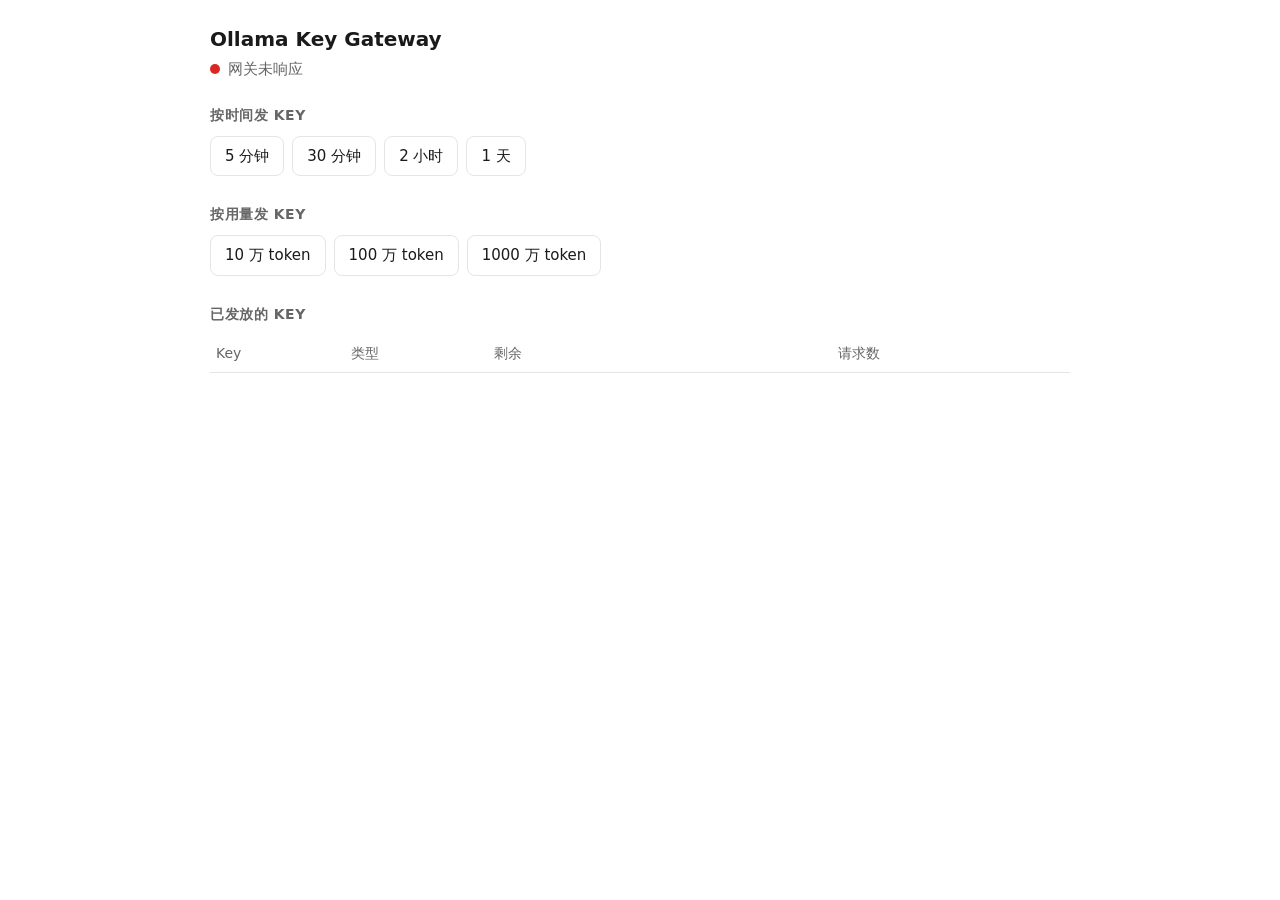
==== gateway/static/index.html @ 0ee3b403 "Add Ollama key gateway: time- and token-limited local model API keys A small FastAPI proxy in front " ====
<!doctype html>
<html lang="zh">
<head>
<meta charset="utf-8">
<title>Ollama Key Gateway</title>
<meta name="viewport" content="width=device-width,initial-scale=1">
<style>
  :root{--bg:#fff;--fg:#1a1a1a;--muted:#666;--line:#e5e5e5;--accent:#2563eb;--ok:#16a34a;--bad:#dc2626;--bar:#eef2ff}
  @media (prefers-color-scheme:dark){:root{--bg:#111;--fg:#eee;--muted:#999;--line:#2a2a2a;--bar:#1e2235}}
  body{margin:0;padding:24px 16px;background:var(--bg);color:var(--fg);font:15px/1.5 -apple-system,system-ui,sans-serif;max-width:860px;margin-inline:auto}
  h1{font-size:20px;margin:0 0 4px}
  .status{display:flex;align-items:center;gap:8px;color:var(--muted);margin-bottom:24px}
  .dot{width:10px;height:10px;border-radius:50%;background:var(--bad)} .dot.ok{background:var(--ok)}
  section{margin-bottom:28px} h2{font-size:14px;color:var(--muted);text-transform:uppercase;letter-spacing:.04em;margin:0 0 10px}
  .row{display:flex;flex-wrap:wrap;gap:8px}
  button{border:1px solid var(--line);background:var(--bg);color:var(--fg);padding:8px 14px;border-radius:8px;cursor:pointer;font:inherit}
  button:hover{border-color:var(--accent);color:var(--accent)}
  button.danger:hover{border-color:var(--bad);color:var(--bad)}
  #newkey{display:none;margin-top:14px;padding:12px;border:1px solid var(--accent);border-radius:8px;background:var(--bar)}
  code{font-family:ui-monospace,Menlo,monospace;word-break:break-all}
  table{width:100%;border-collapse:collapse} td,th{padding:8px 6px;border-bottom:1px solid var(--line);text-align:left;vertical-align:top;font-size:14px}
  th{color:var(--muted);font-weight:500}
  .bar{height:6px;background:var(--line);border-radius:3px;overflow:hidden;margin-top:4px}
  .bar i{display:block;height:100%;background:var(--accent)}
  tr.dead{opacity:.45}
  small{color:var(--muted)}
</style>
</head>
<body>
<h1>Ollama Key Gateway</h1>
<div class="status"><span class="dot" id="dot"></span><span id="stext">连接中…</span></div>

<section>
  <h2>按时间发 Key</h2>
  <div class="row">
    <button data-kind="time" data-minutes="5">5 分钟</button>
    <button data-kind="time" data-minutes="30">30 分钟</button>
    <button data-kind="time" data-minutes="120">2 小时</button>
    <button data-kind="time" data-minutes="1440">1 天</button>
  </div>
</section>
<section>
  <h2>按用量发 Key</h2>
  <div class="row">
    <button data-kind="tokens" data-tokens="100000">10 万 token</button>
    <button data-kind="tokens" data-tokens="1000000">100 万 token</button>
    <button data-kind="tokens" data-tokens="10000000">1000 万 token</button>
  </div>
  <div id="newkey">新 Key（只显示这一次，请立即复制）：<br><code id="keytext"></code></div>
</section>
<section>
  <h2>已发放的 Key</h2>
  <table><thead><tr><th>Key</th><th>类型</th><th style="width:40%">剩余</th><th>请求数</th><th></th></tr></thead><tbody id="keys"></tbody></table>
</section>

<script>
const $=s=>document.querySelector(s);
async function api(m,u,b){const r=await fetch(u,{method:m,headers:{'content-type':'application/json'},body:b?JSON.stringify(b):undefined});if(!r.ok)throw new Error(await r.text());return r.json()}
function fmtTime(s){if(s>=3600)return (s/3600).toFixed(1)+' 小时';if(s>=60)return Math.floor(s/60)+' 分 '+(s%60)+' 秒';return s+' 秒'}
function fmtTok(n){return n>=1e6?(n/1e6).toFixed(2)+'M':n>=1e3?(n/1e3).toFixed(1)+'K':String(n)}
async function status(){try{const s=await api('GET','/admin/status');$('#dot').className='dot'+(s.ok?' ok':'');$('#stext').textContent=s.ok?`Ollama 已连接 · ${s.model||'(未指定模型)'}`:`无法连接 Ollama：${s.error}`}catch(e){$('#stext').textContent='网关未响应'}}
async function refresh(){
  const ks=await api('GET','/admin/keys');
  $('#keys').innerHTML=ks.map(k=>{
    const active=k.status==='active';let rem,pct;
    if(k.kind==='time'){const total=(k.expires_at-k.created_at);rem=active?fmtTime(k.remaining_seconds):'—';pct=active?100*k.remaining_seconds/total:0}
    else{rem=active?fmtTok(k.remaining_tokens)+' / '+fmtTok(k.token_limit):'—';pct=active?100*k.remaining_tokens/k.token_limit:0}
    const label={active:'',expired:'已过期',exhausted:'已用完',revoked:'已作废'}[k.status];
    return `<tr class="${active?'':'dead'}"><td><code>${k.prefix}…</code><br><small>${k.label||''}</small></td><td>${k.kind==='time'?'时间':'用量'}</td><td>${label||rem}<div class="bar"><i style="width:${pct.toFixed(1)}%"></i></div></td><td>${k.requests}<br><small>${fmtTok(k.tokens_used)} tok</small></td><td>${active?`<button class="danger" data-revoke="${k.id}">作废</button>`:''}</td></tr>`}).join('');
}
document.querySelectorAll('button[data-kind]').forEach(b=>b.onclick=async()=>{
  const d=b.dataset;const body={kind:d.kind,label:b.textContent.trim()};if(d.minutes)body.minutes=+d.minutes;if(d.tokens)body.tokens=+d.tokens;
  const k=await api('POST','/admin/keys',body);$('#keytext').textContent=k.key;$('#newkey').style.display='block';refresh();
});
document.addEventListener('click',async e=>{const id=e.target.dataset.revoke;if(id&&confirm('确定作废这把 Key？')){await api('DELETE','/admin/keys/'+id);refresh()}});
status();refresh();setInterval(refresh,2000);setInterval(status,10000);
</script>
</body>
</html>
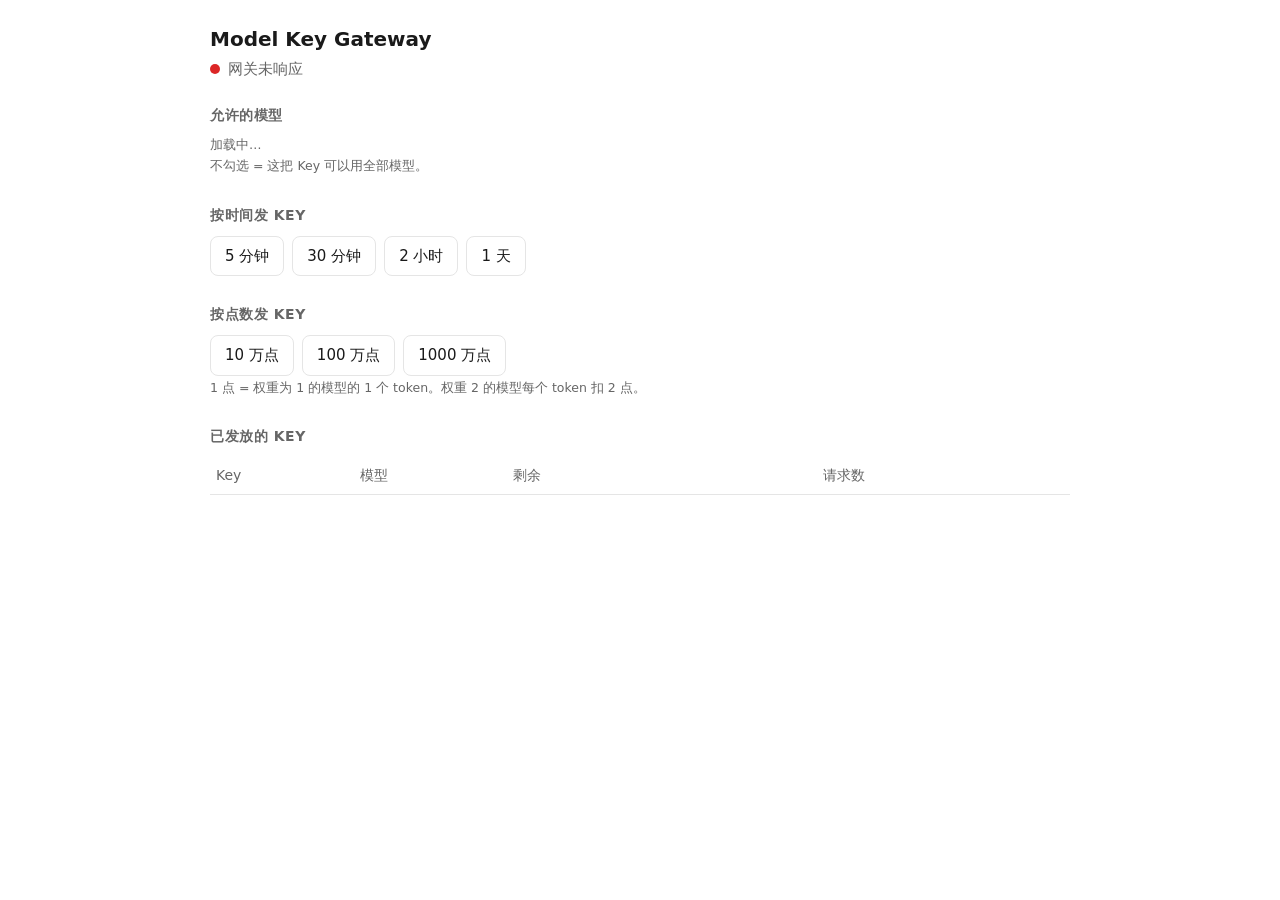
==== commit c1ef653e: "Multi-upstream routing, per-key model allowlist, admin token, deployment files - upstreams.json maps" ====
--- a/gateway/static/index.html
+++ b/gateway/static/index.html
@@ -2,34 +2,43 @@
 <html lang="zh">
 <head>
 <meta charset="utf-8">
-<title>Ollama Key Gateway</title>
+<title>Model Key Gateway</title>
 <meta name="viewport" content="width=device-width,initial-scale=1">
 <style>
   :root{--bg:#fff;--fg:#1a1a1a;--muted:#666;--line:#e5e5e5;--accent:#2563eb;--ok:#16a34a;--bad:#dc2626;--bar:#eef2ff}
   @media (prefers-color-scheme:dark){:root{--bg:#111;--fg:#eee;--muted:#999;--line:#2a2a2a;--bar:#1e2235}}
   body{margin:0;padding:24px 16px;background:var(--bg);color:var(--fg);font:15px/1.5 -apple-system,system-ui,sans-serif;max-width:860px;margin-inline:auto}
   h1{font-size:20px;margin:0 0 4px}
-  .status{display:flex;align-items:center;gap:8px;color:var(--muted);margin-bottom:24px}
-  .dot{width:10px;height:10px;border-radius:50%;background:var(--bad)} .dot.ok{background:var(--ok)}
+  .status{display:flex;align-items:center;gap:8px;color:var(--muted);margin-bottom:24px;flex-wrap:wrap}
+  .dot{width:10px;height:10px;border-radius:50%;background:var(--bad);flex:none} .dot.ok{background:var(--ok)}
   section{margin-bottom:28px} h2{font-size:14px;color:var(--muted);text-transform:uppercase;letter-spacing:.04em;margin:0 0 10px}
-  .row{display:flex;flex-wrap:wrap;gap:8px}
+  .row{display:flex;flex-wrap:wrap;gap:8px;align-items:center}
   button{border:1px solid var(--line);background:var(--bg);color:var(--fg);padding:8px 14px;border-radius:8px;cursor:pointer;font:inherit}
   button:hover{border-color:var(--accent);color:var(--accent)}
   button.danger:hover{border-color:var(--bad);color:var(--bad)}
+  button.primary{background:var(--accent);color:#fff;border-color:var(--accent)} button.primary:hover{color:#fff;opacity:.9}
+  label.m{display:inline-flex;gap:6px;align-items:center;border:1px solid var(--line);border-radius:8px;padding:6px 10px;font-size:14px}
   #newkey{display:none;margin-top:14px;padding:12px;border:1px solid var(--accent);border-radius:8px;background:var(--bar)}
+  #newkey .kv{display:flex;gap:10px;align-items:center;margin-top:6px} #newkey code{flex:1}
   code{font-family:ui-monospace,Menlo,monospace;word-break:break-all}
   table{width:100%;border-collapse:collapse} td,th{padding:8px 6px;border-bottom:1px solid var(--line);text-align:left;vertical-align:top;font-size:14px}
   th{color:var(--muted);font-weight:500}
-  .bar{height:6px;background:var(--line);border-radius:3px;overflow:hidden;margin-top:4px}
-  .bar i{display:block;height:100%;background:var(--accent)}
-  tr.dead{opacity:.45}
-  small{color:var(--muted)}
+  .bar{height:6px;background:var(--line);border-radius:3px;overflow:hidden;margin-top:4px} .bar i{display:block;height:100%;background:var(--accent)}
+  tr.dead{opacity:.45} small{color:var(--muted)}
+  #login{display:none;padding:12px;border:1px solid var(--line);border-radius:8px;margin-bottom:20px}
+  input{font:inherit;padding:7px 10px;border:1px solid var(--line);border-radius:8px;background:var(--bg);color:var(--fg)}
 </style>
 </head>
 <body>
-<h1>Ollama Key Gateway</h1>
+<h1>Model Key Gateway</h1>
 <div class="status"><span class="dot" id="dot"></span><span id="stext">连接中…</span></div>
+<div id="login">需要管理口令：<input id="tok" type="password" placeholder="GATEWAY_ADMIN_TOKEN"> <button class="primary" id="loginbtn">进入</button></div>
 
+<section>
+  <h2>允许的模型</h2>
+  <div class="row" id="models"><small>加载中…</small></div>
+  <small>不勾选 = 这把 Key 可以用全部模型。</small>
+</section>
 <section>
   <h2>按时间发 Key</h2>
   <div class="row">
@@ -40,40 +49,56 @@
   </div>
 </section>
 <section>
-  <h2>按用量发 Key</h2>
+  <h2>按点数发 Key</h2>
   <div class="row">
-    <button data-kind="tokens" data-tokens="100000">10 万 token</button>
-    <button data-kind="tokens" data-tokens="1000000">100 万 token</button>
-    <button data-kind="tokens" data-tokens="10000000">1000 万 token</button>
+    <button data-kind="tokens" data-tokens="100000">10 万点</button>
+    <button data-kind="tokens" data-tokens="1000000">100 万点</button>
+    <button data-kind="tokens" data-tokens="10000000">1000 万点</button>
   </div>
-  <div id="newkey">新 Key（只显示这一次，请立即复制）：<br><code id="keytext"></code></div>
+  <small>1 点 = 权重为 1 的模型的 1 个 token。权重 2 的模型每个 token 扣 2 点。</small>
+  <div id="newkey">新 Key（只显示这一次，请立即复制）：<div class="kv"><code id="keytext"></code><button class="primary" id="copy">复制</button></div></div>
 </section>
 <section>
   <h2>已发放的 Key</h2>
-  <table><thead><tr><th>Key</th><th>类型</th><th style="width:40%">剩余</th><th>请求数</th><th></th></tr></thead><tbody id="keys"></tbody></table>
+  <table><thead><tr><th>Key</th><th>模型</th><th style="width:36%">剩余</th><th>请求数</th><th></th></tr></thead><tbody id="keys"></tbody></table>
 </section>
 
 <script>
 const $=s=>document.querySelector(s);
-async function api(m,u,b){const r=await fetch(u,{method:m,headers:{'content-type':'application/json'},body:b?JSON.stringify(b):undefined});if(!r.ok)throw new Error(await r.text());return r.json()}
+let token='';try{token=localStorage.getItem('admin_token')||''}catch(_){}
+async function api(m,u,b){
+  const r=await fetch(u,{method:m,headers:{'content-type':'application/json','x-admin-token':token},body:b?JSON.stringify(b):undefined});
+  if(r.status===401){$('#login').style.display='block';throw new Error('unauthorized')}
+  if(!r.ok)throw new Error(await r.text());return r.json()}
+$('#loginbtn').onclick=()=>{token=$('#tok').value;try{localStorage.setItem('admin_token',token)}catch(_){}$('#login').style.display='none';status();refresh()};
 function fmtTime(s){if(s>=3600)return (s/3600).toFixed(1)+' 小时';if(s>=60)return Math.floor(s/60)+' 分 '+(s%60)+' 秒';return s+' 秒'}
 function fmtTok(n){return n>=1e6?(n/1e6).toFixed(2)+'M':n>=1e3?(n/1e3).toFixed(1)+'K':String(n)}
-async function status(){try{const s=await api('GET','/admin/status');$('#dot').className='dot'+(s.ok?' ok':'');$('#stext').textContent=s.ok?`Ollama 已连接 · ${s.model||'(未指定模型)'}`:`无法连接 Ollama：${s.error}`}catch(e){$('#stext').textContent='网关未响应'}}
+async function status(){try{const s=await api('GET','/admin/status');$('#dot').className='dot'+(s.ok?' ok':'');
+  $('#stext').textContent=s.models.length?s.models.map(m=>`${m.model} ${m.ok?'✓':'✗ '+m.error}`).join(' · '):'没有配置任何模型';
+  $('#models').innerHTML=s.models.map(m=>`<label class="m"><input type="checkbox" value="${m.model}"> ${m.model} <small>×${m.weight}</small></label>`).join('');
+}catch(e){if(e.message!=='unauthorized')$('#stext').textContent='网关未响应'}}
 async function refresh(){
   const ks=await api('GET','/admin/keys');
   $('#keys').innerHTML=ks.map(k=>{
     const active=k.status==='active';let rem,pct;
     if(k.kind==='time'){const total=(k.expires_at-k.created_at);rem=active?fmtTime(k.remaining_seconds):'—';pct=active?100*k.remaining_seconds/total:0}
-    else{rem=active?fmtTok(k.remaining_tokens)+' / '+fmtTok(k.token_limit):'—';pct=active?100*k.remaining_tokens/k.token_limit:0}
+    else{rem=active?fmtTok(k.remaining_tokens)+' / '+fmtTok(k.token_limit)+' 点':'—';pct=active?100*k.remaining_tokens/k.token_limit:0}
     const label={active:'',expired:'已过期',exhausted:'已用完',revoked:'已作废'}[k.status];
-    return `<tr class="${active?'':'dead'}"><td><code>${k.prefix}…</code><br><small>${k.label||''}</small></td><td>${k.kind==='time'?'时间':'用量'}</td><td>${label||rem}<div class="bar"><i style="width:${pct.toFixed(1)}%"></i></div></td><td>${k.requests}<br><small>${fmtTok(k.tokens_used)} tok</small></td><td>${active?`<button class="danger" data-revoke="${k.id}">作废</button>`:''}</td></tr>`}).join('');
+    const models=k.models==='*'?'全部':k.models.join(', ');
+    return `<tr class="${active?'':'dead'}"><td><code>${k.prefix}…</code><br><small>${k.label||''}</small></td><td><small>${models}</small></td><td>${label||rem}<div class="bar"><i style="width:${pct.toFixed(1)}%"></i></div></td><td>${k.requests}<br><small>${fmtTok(k.tokens_used)} 点</small></td><td>${active?`<button class="danger" data-revoke="${k.id}">作废</button>`:''}</td></tr>`}).join('');
 }
 document.querySelectorAll('button[data-kind]').forEach(b=>b.onclick=async()=>{
   const d=b.dataset;const body={kind:d.kind,label:b.textContent.trim()};if(d.minutes)body.minutes=+d.minutes;if(d.tokens)body.tokens=+d.tokens;
+  const picked=[...document.querySelectorAll('#models input:checked')].map(i=>i.value);if(picked.length)body.models=picked;
   const k=await api('POST','/admin/keys',body);$('#keytext').textContent=k.key;$('#newkey').style.display='block';refresh();
 });
+$('#copy').onclick=async()=>{
+  const t=$('#keytext').textContent;
+  try{await navigator.clipboard.writeText(t)}catch(_){const r=document.createRange();r.selectNodeContents($('#keytext'));const sel=getSelection();sel.removeAllRanges();sel.addRange(r);document.execCommand('copy')}
+  $('#copy').textContent='已复制';setTimeout(()=>$('#copy').textContent='复制',1500);
+};
 document.addEventListener('click',async e=>{const id=e.target.dataset.revoke;if(id&&confirm('确定作废这把 Key？')){await api('DELETE','/admin/keys/'+id);refresh()}});
-status();refresh();setInterval(refresh,2000);setInterval(status,10000);
+status();refresh();setInterval(refresh,2000);setInterval(status,15000);
 </script>
 </body>
 </html>
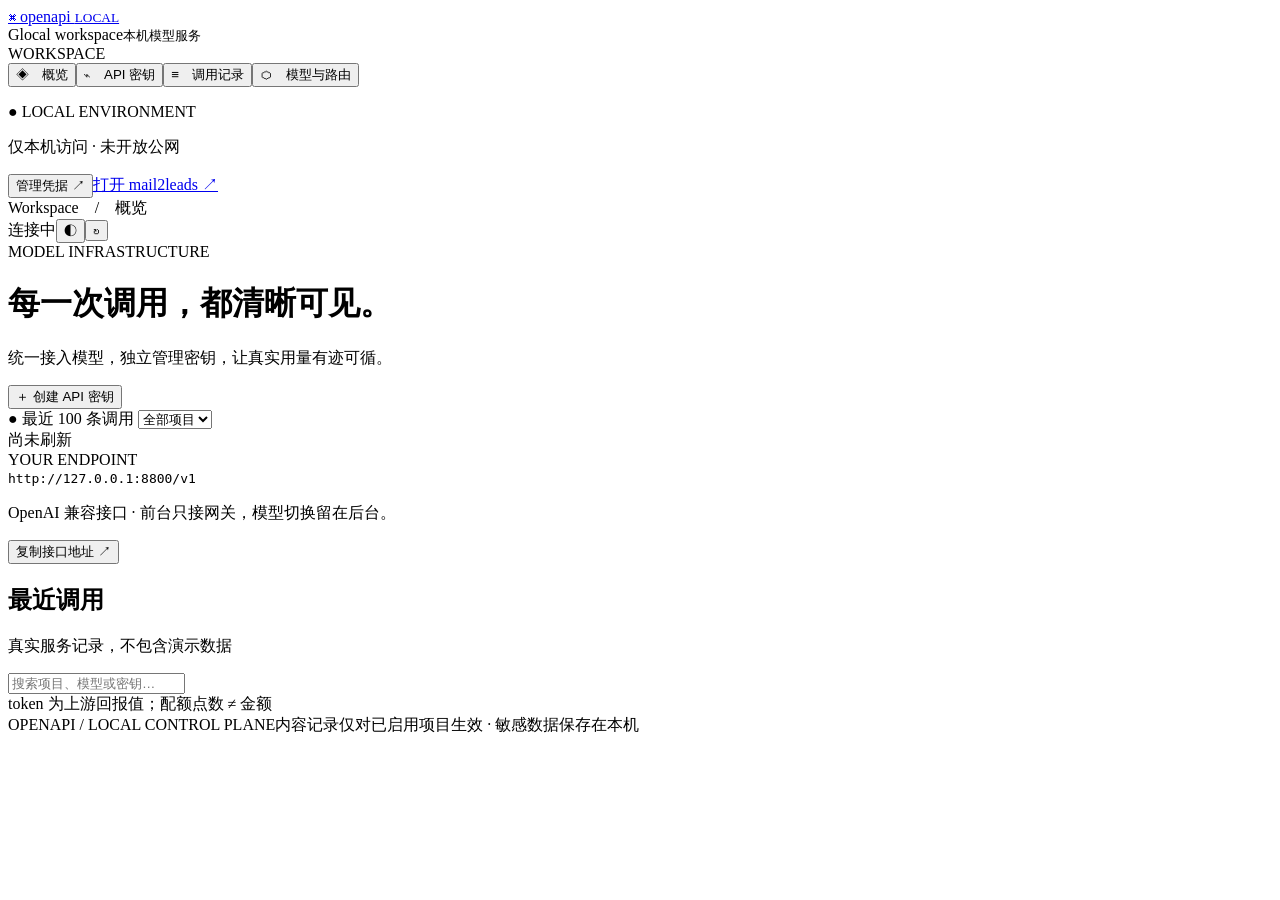
==== commit 6fb19f8e: "feat: add Semifly customer platform foundation" ====
--- a/gateway/static/index.html
+++ b/gateway/static/index.html
@@ -1,104 +1,7 @@
-<!doctype html>
-<html lang="zh">
-<head>
-<meta charset="utf-8">
-<title>Model Key Gateway</title>
-<meta name="viewport" content="width=device-width,initial-scale=1">
-<style>
-  :root{--bg:#fff;--fg:#1a1a1a;--muted:#666;--line:#e5e5e5;--accent:#2563eb;--ok:#16a34a;--bad:#dc2626;--bar:#eef2ff}
-  @media (prefers-color-scheme:dark){:root{--bg:#111;--fg:#eee;--muted:#999;--line:#2a2a2a;--bar:#1e2235}}
-  body{margin:0;padding:24px 16px;background:var(--bg);color:var(--fg);font:15px/1.5 -apple-system,system-ui,sans-serif;max-width:860px;margin-inline:auto}
-  h1{font-size:20px;margin:0 0 4px}
-  .status{display:flex;align-items:center;gap:8px;color:var(--muted);margin-bottom:24px;flex-wrap:wrap}
-  .dot{width:10px;height:10px;border-radius:50%;background:var(--bad);flex:none} .dot.ok{background:var(--ok)}
-  section{margin-bottom:28px} h2{font-size:14px;color:var(--muted);text-transform:uppercase;letter-spacing:.04em;margin:0 0 10px}
-  .row{display:flex;flex-wrap:wrap;gap:8px;align-items:center}
-  button{border:1px solid var(--line);background:var(--bg);color:var(--fg);padding:8px 14px;border-radius:8px;cursor:pointer;font:inherit}
-  button:hover{border-color:var(--accent);color:var(--accent)}
-  button.danger:hover{border-color:var(--bad);color:var(--bad)}
-  button.primary{background:var(--accent);color:#fff;border-color:var(--accent)} button.primary:hover{color:#fff;opacity:.9}
-  label.m{display:inline-flex;gap:6px;align-items:center;border:1px solid var(--line);border-radius:8px;padding:6px 10px;font-size:14px}
-  #newkey{display:none;margin-top:14px;padding:12px;border:1px solid var(--accent);border-radius:8px;background:var(--bar)}
-  #newkey .kv{display:flex;gap:10px;align-items:center;margin-top:6px} #newkey code{flex:1}
-  code{font-family:ui-monospace,Menlo,monospace;word-break:break-all}
-  table{width:100%;border-collapse:collapse} td,th{padding:8px 6px;border-bottom:1px solid var(--line);text-align:left;vertical-align:top;font-size:14px}
-  th{color:var(--muted);font-weight:500}
-  .bar{height:6px;background:var(--line);border-radius:3px;overflow:hidden;margin-top:4px} .bar i{display:block;height:100%;background:var(--accent)}
-  tr.dead{opacity:.45} small{color:var(--muted)}
-  #login{display:none;padding:12px;border:1px solid var(--line);border-radius:8px;margin-bottom:20px}
-  input{font:inherit;padding:7px 10px;border:1px solid var(--line);border-radius:8px;background:var(--bg);color:var(--fg)}
-</style>
-</head>
-<body>
-<h1>Model Key Gateway</h1>
-<div class="status"><span class="dot" id="dot"></span><span id="stext">连接中…</span></div>
-<div id="login">需要管理口令：<input id="tok" type="password" placeholder="GATEWAY_ADMIN_TOKEN"> <button class="primary" id="loginbtn">进入</button></div>
-
-<section>
-  <h2>允许的模型</h2>
-  <div class="row" id="models"><small>加载中…</small></div>
-  <small>不勾选 = 这把 Key 可以用全部模型。</small>
-</section>
-<section>
-  <h2>按时间发 Key</h2>
-  <div class="row">
-    <button data-kind="time" data-minutes="5">5 分钟</button>
-    <button data-kind="time" data-minutes="30">30 分钟</button>
-    <button data-kind="time" data-minutes="120">2 小时</button>
-    <button data-kind="time" data-minutes="1440">1 天</button>
-  </div>
-</section>
-<section>
-  <h2>按点数发 Key</h2>
-  <div class="row">
-    <button data-kind="tokens" data-tokens="100000">10 万点</button>
-    <button data-kind="tokens" data-tokens="1000000">100 万点</button>
-    <button data-kind="tokens" data-tokens="10000000">1000 万点</button>
-  </div>
-  <small>1 点 = 权重为 1 的模型的 1 个 token。权重 2 的模型每个 token 扣 2 点。</small>
-  <div id="newkey">新 Key（只显示这一次，请立即复制）：<div class="kv"><code id="keytext"></code><button class="primary" id="copy">复制</button></div></div>
-</section>
-<section>
-  <h2>已发放的 Key</h2>
-  <table><thead><tr><th>Key</th><th>模型</th><th style="width:36%">剩余</th><th>请求数</th><th></th></tr></thead><tbody id="keys"></tbody></table>
-</section>
-
-<script>
-const $=s=>document.querySelector(s);
-let token='';try{token=localStorage.getItem('admin_token')||''}catch(_){}
-async function api(m,u,b){
-  const r=await fetch(u,{method:m,headers:{'content-type':'application/json','x-admin-token':token},body:b?JSON.stringify(b):undefined});
-  if(r.status===401){$('#login').style.display='block';throw new Error('unauthorized')}
-  if(!r.ok)throw new Error(await r.text());return r.json()}
-$('#loginbtn').onclick=()=>{token=$('#tok').value;try{localStorage.setItem('admin_token',token)}catch(_){}$('#login').style.display='none';status();refresh()};
-function fmtTime(s){if(s>=3600)return (s/3600).toFixed(1)+' 小时';if(s>=60)return Math.floor(s/60)+' 分 '+(s%60)+' 秒';return s+' 秒'}
-function fmtTok(n){return n>=1e6?(n/1e6).toFixed(2)+'M':n>=1e3?(n/1e3).toFixed(1)+'K':String(n)}
-async function status(){try{const s=await api('GET','/admin/status');$('#dot').className='dot'+(s.ok?' ok':'');
-  $('#stext').textContent=s.models.length?s.models.map(m=>`${m.model} ${m.ok?'✓':'✗ '+m.error}`).join(' · '):'没有配置任何模型';
-  $('#models').innerHTML=s.models.map(m=>`<label class="m"><input type="checkbox" value="${m.model}"> ${m.model} <small>×${m.weight}</small></label>`).join('');
-}catch(e){if(e.message!=='unauthorized')$('#stext').textContent='网关未响应'}}
-async function refresh(){
-  const ks=await api('GET','/admin/keys');
-  $('#keys').innerHTML=ks.map(k=>{
-    const active=k.status==='active';let rem,pct;
-    if(k.kind==='time'){const total=(k.expires_at-k.created_at);rem=active?fmtTime(k.remaining_seconds):'—';pct=active?100*k.remaining_seconds/total:0}
-    else{rem=active?fmtTok(k.remaining_tokens)+' / '+fmtTok(k.token_limit)+' 点':'—';pct=active?100*k.remaining_tokens/k.token_limit:0}
-    const label={active:'',expired:'已过期',exhausted:'已用完',revoked:'已作废'}[k.status];
-    const models=k.models==='*'?'全部':k.models.join(', ');
-    return `<tr class="${active?'':'dead'}"><td><code>${k.prefix}…</code><br><small>${k.label||''}</small></td><td><small>${models}</small></td><td>${label||rem}<div class="bar"><i style="width:${pct.toFixed(1)}%"></i></div></td><td>${k.requests}<br><small>${fmtTok(k.tokens_used)} 点</small></td><td>${active?`<button class="danger" data-revoke="${k.id}">作废</button>`:''}</td></tr>`}).join('');
-}
-document.querySelectorAll('button[data-kind]').forEach(b=>b.onclick=async()=>{
-  const d=b.dataset;const body={kind:d.kind,label:b.textContent.trim()};if(d.minutes)body.minutes=+d.minutes;if(d.tokens)body.tokens=+d.tokens;
-  const picked=[...document.querySelectorAll('#models input:checked')].map(i=>i.value);if(picked.length)body.models=picked;
-  const k=await api('POST','/admin/keys',body);$('#keytext').textContent=k.key;$('#newkey').style.display='block';refresh();
-});
-$('#copy').onclick=async()=>{
-  const t=$('#keytext').textContent;
-  try{await navigator.clipboard.writeText(t)}catch(_){const r=document.createRange();r.selectNodeContents($('#keytext'));const sel=getSelection();sel.removeAllRanges();sel.addRange(r);document.execCommand('copy')}
-  $('#copy').textContent='已复制';setTimeout(()=>$('#copy').textContent='复制',1500);
-};
-document.addEventListener('click',async e=>{const id=e.target.dataset.revoke;if(id&&confirm('确定作废这把 Key？')){await api('DELETE','/admin/keys/'+id);refresh()}});
-status();refresh();setInterval(refresh,2000);setInterval(status,15000);
-</script>
-</body>
-</html>
+<!doctype html><html lang="zh-CN"><head><meta charset="utf-8"><meta name="viewport" content="width=device-width,initial-scale=1"><title>Openapi — Model Key Gateway</title><link rel="stylesheet" href="/static/console.css"><script defer src="/static/console.js"></script></head><body>
+<aside><a class="brand" href="/">⌘ openapi <small>LOCAL</small></a><div class="workspace">Glocal workspace<small>本机模型服务</small></div><div class="eyebrow">WORKSPACE</div><nav><button data-view="overview" class="selected">◈　概览</button><button data-view="keys">⌁　API 密钥</button><button data-view="requests">≡　调用记录</button><button data-view="models">⬡　模型与路由</button></nav><div class="bottom"><p>● LOCAL ENVIRONMENT</p><p>仅本机访问 · 未开放公网</p><button id="auth">管理凭据 ↗</button><a href="http://127.0.0.1:5197/mail" target="_blank" rel="noreferrer">打开 mail2leads ↗</a></div></aside>
+<div class="shell"><header><span>Workspace　/　<span id="breadcrumb">概览</span></span><div><span id="connection" class="badge">连接中</span><button id="theme" aria-label="切换明暗主题">◐</button><button id="refresh" aria-label="刷新数据">↻</button></div></header><main><div class="heading"><div><div class="eyebrow">MODEL INFRASTRUCTURE</div><h1 id="heading">每一次调用，都清晰可见。</h1><p id="subtitle">统一接入模型，独立管理密钥，让真实用量有迹可循。</p></div><button id="create" class="primary">＋ 创建 API 密钥</button></div><div id="error" role="alert" hidden></div><div class="scope"><div>● 最近 100 条调用 <select id="project" aria-label="筛选项目"><option value="">全部项目</option></select></div><span id="updated">尚未刷新</span></div><section id="metrics" class="metrics"></section><section id="intro"><div><div class="eyebrow">YOUR ENDPOINT</div><code>http://127.0.0.1:8800/v1</code><p>OpenAI 兼容接口 · 前台只接网关，模型切换留在后台。</p></div><button id="copy-endpoint">复制接口地址 ↗</button></section><section class="panel"><div class="panel-heading"><div><h2 id="table-title">最近调用</h2><p id="table-note">真实服务记录，不包含演示数据</p></div><input id="search" type="search" placeholder="搜索项目、模型或密钥…" aria-label="搜索当前列表"></div><div class="table-wrap"><table><thead id="columns"></thead><tbody id="rows"></tbody></table></div><div class="panel-footer"><span id="row-count"></span><span>token 为上游回报值；配额点数 ≠ 金额</span></div></section><footer><span>OPENAPI / LOCAL CONTROL PLANE</span><span>内容记录仅对已启用项目生效 · 敏感数据保存在本机</span></footer></main></div>
+<dialog id="key-dialog"><form id="key-form"><div class="dialog-head"><span class="eyebrow">ACCESS CONTROL</span><button type="button" data-close="key-dialog" aria-label="关闭">×</button></div><h2>创建 API 密钥</h2><p>每个项目使用独立密钥，便于归因和撤销。</p><label>项目名称<input name="label" required maxlength="64" placeholder="例如 mail2leads"></label><label>配额方式<select name="kind"><option value="tokens">点数配额</option><option value="time">有效时间（分钟）</option></select></label><label>额度<input name="amount" type="number" min="1" max="1000000000" value="100000" required></label><label>允许模型<select name="model" id="model-select"></select></label><p>点数按模型权重扣除，不等于实际 token 或货币费用。</p><div id="key-error" role="alert"></div><button class="primary" type="submit">创建密钥 →</button></form></dialog>
+<dialog id="secret-dialog"><div class="dialog-head"><span class="eyebrow">KEY CREATED</span><button data-close="secret-dialog" aria-label="关闭">×</button></div><h2>请安全保存你的密钥</h2><p>只展示一次。不要放入前端代码或公开仓库。</p><code id="secret"></code><button id="copy-key" class="primary">复制密钥</button></dialog>
+<dialog id="content-dialog" class="drawer"><div class="dialog-head"><span class="eyebrow">REQUEST INSPECTOR</span><button data-close="content-dialog" aria-label="关闭">×</button></div><h2 id="content-title">调用详情</h2><p id="content-meta"></p><div class="privacy">包含业务原文，仅供授权管理人员核对。关闭页面不会删除后台记录。</div><div id="content-body"></div></dialog>
+<dialog id="auth-dialog"><form id="auth-form"><div class="dialog-head"><span class="eyebrow">ADMIN ACCESS</span><button type="button" data-close="auth-dialog" aria-label="关闭">×</button></div><h2>管理凭据</h2><p>本机模式可留空。这不是业务 API 密钥，仅存于当前标签页会话。</p><label>Admin token<input name="token" type="password" autocomplete="off"></label><button class="primary">保存并连接</button></form></dialog><div id="toast" role="status" hidden></div></body></html>
